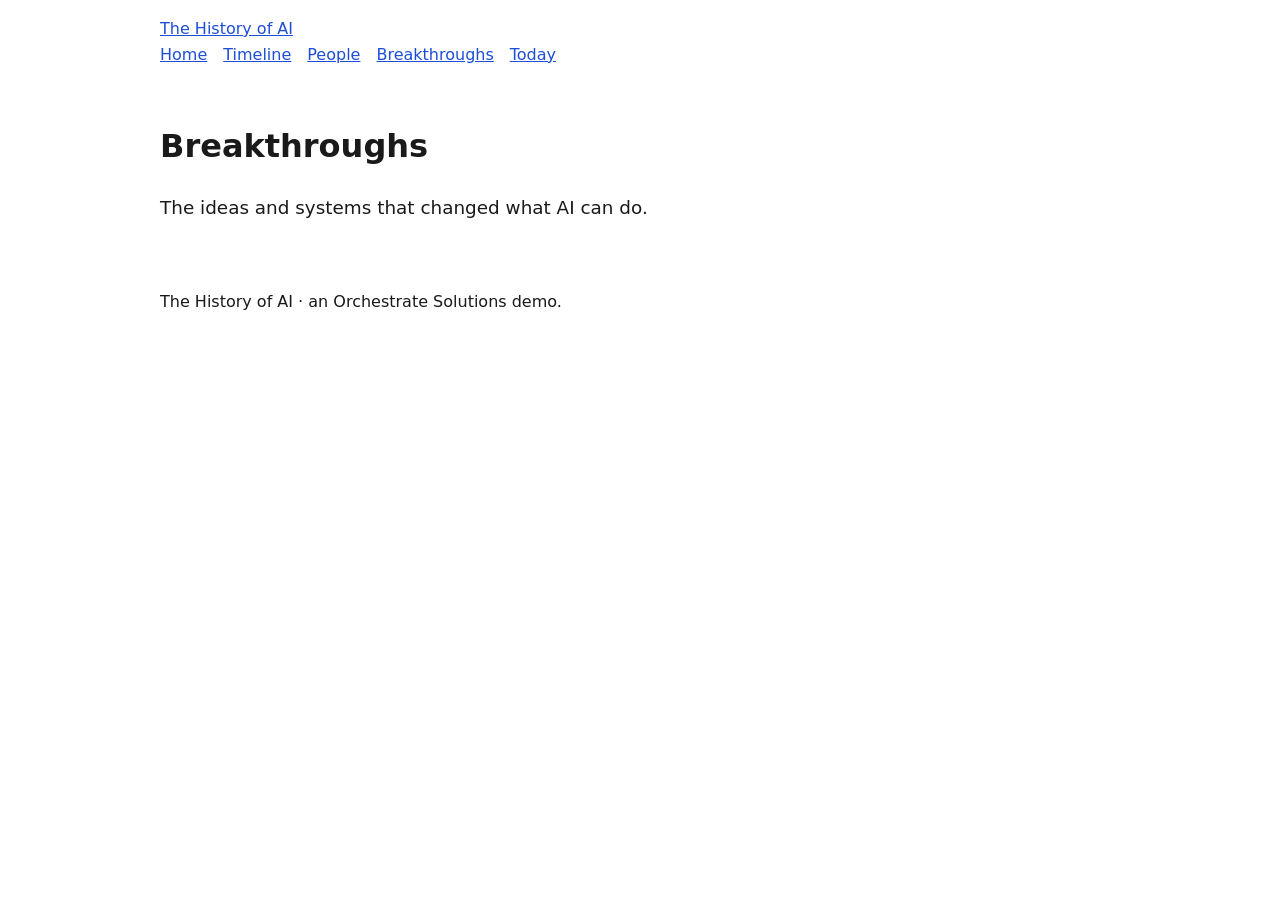
==== pages/breakthroughs.html @ 508b3e2c "Scaffold: pages, styles and scripts" ====
<!doctype html>
<html lang="en">
<head>
<meta charset="utf-8">
<meta name="viewport" content="width=device-width, initial-scale=1">
<title>Breakthroughs | The History of AI</title>
<meta name="description" content="The ideas and systems that changed what AI can do.">
<link rel="stylesheet" href="../css/tokens.css">
<link rel="stylesheet" href="../css/layout.css">
<link rel="stylesheet" href="../css/site.css">
<script src="../js/nav.js" defer></script>
<script src="../js/app.js" defer></script>
</head>
<body>
<a class="skip-link" href="#main">Skip to content</a>
<header class="site-header">
<a class="brand" href="../index.html">The History of AI</a>
<nav aria-label="Main"><ul><li><a href="../index.html">Home</a></li><li><a href="../pages/timeline.html">Timeline</a></li><li><a href="../pages/people.html">People</a></li><li><a href="../pages/breakthroughs.html">Breakthroughs</a></li><li><a href="../pages/today.html">Today</a></li></ul></nav>
</header>
<main id="main">
<h1>Breakthroughs</h1>
<p class="lead">The ideas and systems that changed what AI can do.</p>
<!-- TODO(build.fullstack): page content -->
</main>
<footer class="site-footer"><p>The History of AI &middot; an Orchestrate Solutions demo.</p></footer>
</body>
</html>
---- css/tokens.css ----
/* Design tokens: owned by the Designer */
:root {
  --color-bg: #ffffff;
  --color-text: #1a1a1a;
  --color-accent: #1d4ed8;
  --font-body: system-ui, -apple-system, "Segoe UI", sans-serif;
  --space: 1rem;
}
---- css/layout.css ----
/* Layout, header, nav, footer: owned by UI/UX */
body { margin: 0; }
.site-header, main, .site-footer { max-width: 60rem; margin: 0 auto; padding: var(--space); }
.site-header nav ul { display: flex; flex-wrap: wrap; gap: var(--space); list-style: none; padding: 0; margin: 0; }
---- css/site.css ----
/* Base styles: owned by the Lead Developer */
body { font-family: var(--font-body); color: var(--color-text); background: var(--color-bg); line-height: 1.6; }
a { color: var(--color-accent); }
a:focus-visible { outline: 3px solid var(--color-accent); outline-offset: 2px; }
.skip-link { position: absolute; left: -999px; }
.skip-link:focus { left: var(--space); top: var(--space); background: var(--color-bg); padding: .5rem; }
.lead { font-size: 1.15rem; }
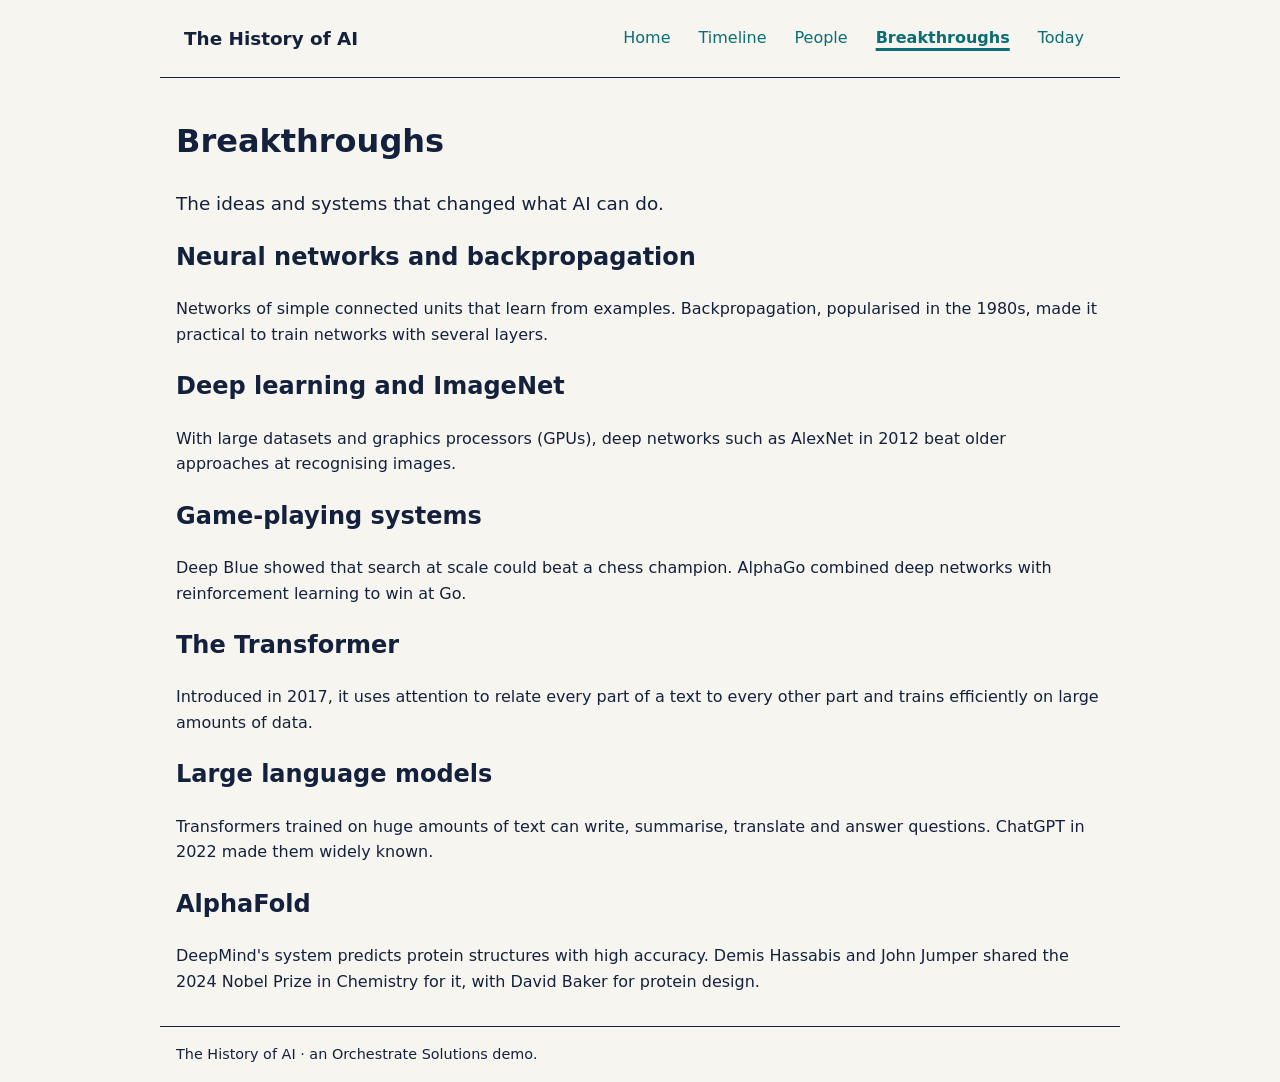
==== commit db7fae45: "Write home, timeline, people, breakthroughs and today content; decade filter" ====
--- a/pages/breakthroughs.html
+++ b/pages/breakthroughs.html
@@ -20,7 +20,12 @@
 <main id="main">
 <h1>Breakthroughs</h1>
 <p class="lead">The ideas and systems that changed what AI can do.</p>
-<!-- TODO(build.fullstack): page content -->
+<section><h2>Neural networks and backpropagation</h2><p>Networks of simple connected units that learn from examples. Backpropagation, popularised in the 1980s, made it practical to train networks with several layers.</p></section>
+<section><h2>Deep learning and ImageNet</h2><p>With large datasets and graphics processors (GPUs), deep networks such as AlexNet in 2012 beat older approaches at recognising images.</p></section>
+<section><h2>Game-playing systems</h2><p>Deep Blue showed that search at scale could beat a chess champion. AlphaGo combined deep networks with reinforcement learning to win at Go.</p></section>
+<section><h2>The Transformer</h2><p>Introduced in 2017, it uses attention to relate every part of a text to every other part and trains efficiently on large amounts of data.</p></section>
+<section><h2>Large language models</h2><p>Transformers trained on huge amounts of text can write, summarise, translate and answer questions. ChatGPT in 2022 made them widely known.</p></section>
+<section><h2>AlphaFold</h2><p>DeepMind's system predicts protein structures with high accuracy. Demis Hassabis and John Jumper shared the 2024 Nobel Prize in Chemistry for it, with David Baker for protein design.</p></section>
 </main>
 <footer class="site-footer"><p>The History of AI &middot; an Orchestrate Solutions demo.</p></footer>
 </body>
--- a/css/tokens.css
+++ b/css/tokens.css
@@ -1,8 +1,58 @@
-/* Design tokens: owned by the Designer */
+/* Design tokens for The History of AI.
+   Palette: warm paper, deep navy ink, circuit teal and filament amber.
+   Every text/background pair below meets WCAG AA (4.5:1) or better. */
 :root {
-  --color-bg: #ffffff;
-  --color-text: #1a1a1a;
-  --color-accent: #1d4ed8;
-  --font-body: system-ui, -apple-system, "Segoe UI", sans-serif;
-  --space: 1rem;
+  /* Colour: surfaces */
+  --color-paper: #f7f5ef;        /* page background */
+  --color-mist: #e8eef2;         /* cards, alternate bands */
+  --color-navy: #14213d;         /* dark bands, footer */
+  /* Colour: text */
+  --color-ink: #14213d;          /* body text on paper: 14.7:1 */
+  --color-ink-soft: #4a5568;     /* secondary text on paper: 6.9:1 */
+  --color-on-navy: #f7f5ef;      /* text on navy: 14.7:1 */
+  /* Colour: accents */
+  --color-teal: #0b6e75;         /* links, buttons on paper: 5.5:1 */
+  --color-amber: #a24a06;        /* highlights on paper: 5.5:1 */
+  --color-teal-light: #7fd6d9;   /* links on navy: 9.5:1 */
+  --color-amber-light: #f2b84b;  /* highlights on navy: 8.9:1 */
+  --color-focus: #f2b84b;        /* focus ring; pair with navy outline offset */
+  --color-line: #c5cfd8;         /* borders and rules */
+
+  /* Type: system fonts only */
+  --font-body: system-ui, -apple-system, "Segoe UI", Roboto, "Helvetica Neue", Arial, sans-serif;
+  --font-display: Georgia, "Iowan Old Style", "Times New Roman", serif;
+  --font-mono: ui-monospace, "SFMono-Regular", Menlo, Consolas, monospace;
+
+  /* Type scale (1.25 ratio, fluid at the top end) */
+  --text-xs: 0.8rem;
+  --text-sm: 0.9rem;
+  --text-base: 1.0625rem;
+  --text-lg: 1.25rem;
+  --text-xl: 1.5625rem;
+  --text-2xl: clamp(1.9rem, 1.5rem + 1.6vw, 2.44rem);
+  --text-3xl: clamp(2.4rem, 1.7rem + 3vw, 3.8rem);
+  --leading-tight: 1.2;
+  --leading-body: 1.6;
+
+  /* Spacing */
+  --space-1: 0.25rem;
+  --space-2: 0.5rem;
+  --space-3: 0.75rem;
+  --space-4: 1rem;
+  --space-5: 1.5rem;
+  --space-6: 2.5rem;
+  --space-7: 4rem;
+
+  /* Shape */
+  --radius-sm: 4px;
+  --radius-md: 10px;
+  --radius-lg: 18px;
+  --shadow-card: 0 2px 10px rgba(20, 33, 61, 0.12);
+  --content-width: 68rem;
+
+  /* Aliases used by the scaffold stylesheets */
+  --color-bg: var(--color-paper);
+  --color-text: var(--color-ink);
+  --color-accent: var(--color-teal);
+  --space: var(--space-4);
 }
--- a/css/layout.css
+++ b/css/layout.css
@@ -1,4 +1,32 @@
-/* Layout, header, nav, footer: owned by UI/UX */
-body { margin: 0; }
-.site-header, main, .site-footer { max-width: 60rem; margin: 0 auto; padding: var(--space); }
-.site-header nav ul { display: flex; flex-wrap: wrap; gap: var(--space); list-style: none; padding: 0; margin: 0; }
+/* Layout, header, nav, footer: owned by UI/UX. Mobile first. */
+*, *::before, *::after { box-sizing: border-box; }
+body { margin: 0; min-height: 100vh; display: flex; flex-direction: column; }
+img, svg { max-width: 100%; height: auto; }
+main { flex: 1 0 auto; width: 100%; }
+.site-header, main, .site-footer { max-width: 60rem; margin-left: auto; margin-right: auto; padding: var(--space); }
+
+.site-header { display: flex; flex-wrap: wrap; align-items: center; justify-content: space-between; gap: .5rem var(--space); width: 100%; border-bottom: 1px solid currentColor; }
+.brand { font-weight: 700; font-size: 1.15rem; color: inherit; text-decoration: none; padding: .5rem 0; }
+.site-header nav { flex-basis: 100%; }
+.site-header nav ul { display: flex; flex-direction: column; gap: 0; list-style: none; padding: 0; margin: 0; }
+.site-header nav a { display: block; padding: .75rem .5rem; min-height: 44px; text-decoration: none; border-radius: 4px; }
+.site-header nav a:hover { text-decoration: underline; }
+.site-header nav a[aria-current="page"] { font-weight: 700; text-decoration: underline; text-underline-offset: .3em; text-decoration-thickness: 3px; }
+.site-header a:focus-visible, .nav-toggle:focus-visible { outline: 3px solid var(--color-accent); outline-offset: 2px; }
+
+/* Menu toggle only exists when nav.js has run */
+.nav-toggle { display: none; min-height: 44px; min-width: 44px; padding: .5rem 1rem; font: inherit; color: inherit; background: transparent; border: 2px solid currentColor; border-radius: 4px; cursor: pointer; }
+.js .nav-toggle { display: inline-block; }
+.js .site-header nav[data-collapsed="true"] { display: none; }
+
+.site-footer { width: 100%; border-top: 1px solid currentColor; font-size: .9rem; }
+.site-footer p { margin: 0; }
+
+@media (min-width: 48rem) {
+  .site-header { padding-left: calc(var(--space) * 1.5); padding-right: calc(var(--space) * 1.5); }
+  .js .nav-toggle { display: none; }
+  .js .site-header nav[data-collapsed="true"], .site-header nav { display: block; flex-basis: auto; }
+  .site-header nav ul { flex-direction: row; flex-wrap: wrap; gap: .25rem; }
+  .site-header nav a { padding: .5rem .75rem; }
+}
+@media (prefers-reduced-motion: no-preference) { html { scroll-behavior: smooth; } }
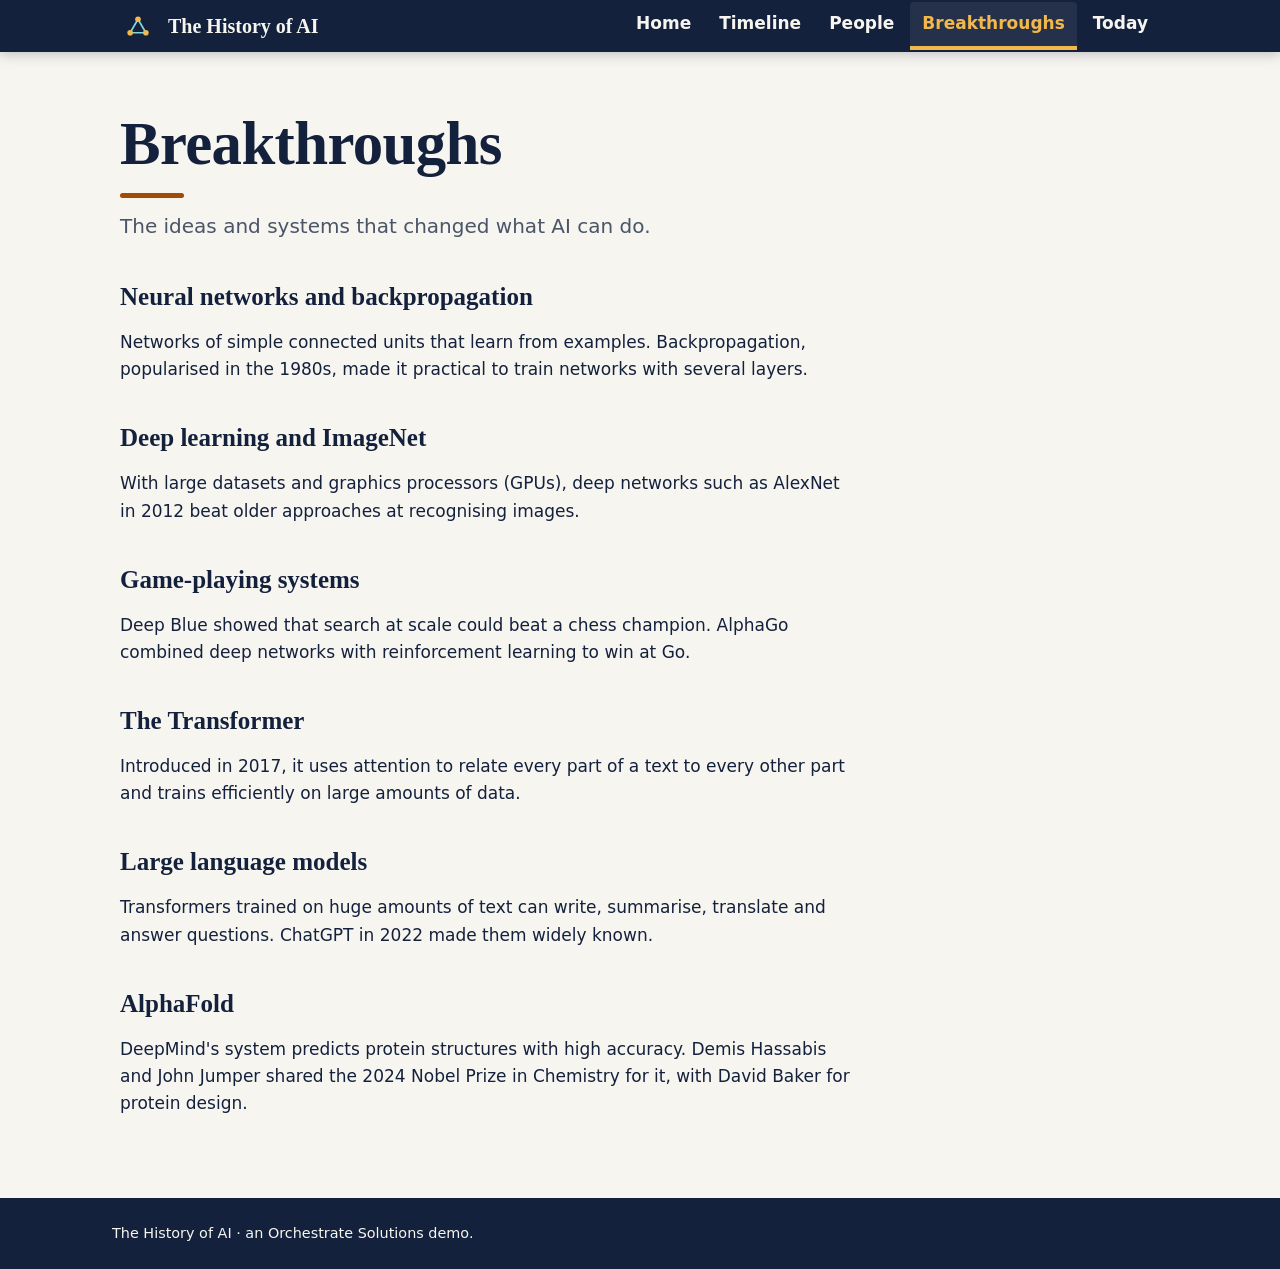
==== commit 9b629a04: "Reskin: sticky navy header with logo, menu panel, card and timeline rail layout" ====
--- a/pages/breakthroughs.html
+++ b/pages/breakthroughs.html
@@ -14,7 +14,7 @@
 <body>
 <a class="skip-link" href="#main">Skip to content</a>
 <header class="site-header">
-<a class="brand" href="../index.html">The History of AI</a>
+<a class="brand" href="../index.html"><img src="../assets/logo.svg" alt="" width="36" height="36"><span>The History of AI</span></a>
 <nav aria-label="Main"><ul><li><a href="../index.html">Home</a></li><li><a href="../pages/timeline.html">Timeline</a></li><li><a href="../pages/people.html">People</a></li><li><a href="../pages/breakthroughs.html">Breakthroughs</a></li><li><a href="../pages/today.html">Today</a></li></ul></nav>
 </header>
 <main id="main">
--- a/css/layout.css
+++ b/css/layout.css
@@ -1,32 +1,96 @@
-/* Layout, header, nav, footer: owned by UI/UX. Mobile first. */
+/* Layout, header, nav, footer, page rhythm: owned by UI/UX. Mobile first. */
 *, *::before, *::after { box-sizing: border-box; }
-body { margin: 0; min-height: 100vh; display: flex; flex-direction: column; }
+html { -webkit-text-size-adjust: 100%; }
+body { margin: 0; min-height: 100vh; display: flex; flex-direction: column; font-size: var(--text-base); line-height: var(--leading-body); }
 img, svg { max-width: 100%; height: auto; }
-main { flex: 1 0 auto; width: 100%; }
-.site-header, main, .site-footer { max-width: 60rem; margin-left: auto; margin-right: auto; padding: var(--space); }
+main { flex: 1 0 auto; width: 100%; max-width: var(--content-width); margin: 0 auto; padding: var(--space-5) var(--space-4) var(--space-7); }
+main > * { max-width: 100%; }
 
-.site-header { display: flex; flex-wrap: wrap; align-items: center; justify-content: space-between; gap: .5rem var(--space); width: 100%; border-bottom: 1px solid currentColor; }
-.brand { font-weight: 700; font-size: 1.15rem; color: inherit; text-decoration: none; padding: .5rem 0; }
-.site-header nav { flex-basis: 100%; }
-.site-header nav ul { display: flex; flex-direction: column; gap: 0; list-style: none; padding: 0; margin: 0; }
-.site-header nav a { display: block; padding: .75rem .5rem; min-height: 44px; text-decoration: none; border-radius: 4px; }
-.site-header nav a:hover { text-decoration: underline; }
-.site-header nav a[aria-current="page"] { font-weight: 700; text-decoration: underline; text-underline-offset: .3em; text-decoration-thickness: 3px; }
-.site-header a:focus-visible, .nav-toggle:focus-visible { outline: 3px solid var(--color-accent); outline-offset: 2px; }
+/* ---------- Header ---------- */
+.site-header { position: sticky; top: 0; z-index: 10; background: var(--color-navy); color: var(--color-on-navy); box-shadow: 0 2px 12px rgba(20,33,61,.25); }
+.brand { display: inline-flex; align-items: center; gap: var(--space-3); min-height: 44px; font-family: var(--font-display); font-weight: 700; font-size: var(--text-lg); line-height: 1.1; color: var(--color-on-navy); text-decoration: none; }
+.brand img { display: block; border-radius: 8px; flex: none; }
+.site-header a:focus-visible, .nav-toggle:focus-visible { outline: 3px solid var(--color-focus); outline-offset: 2px; }
 
-/* Menu toggle only exists when nav.js has run */
-.nav-toggle { display: none; min-height: 44px; min-width: 44px; padding: .5rem 1rem; font: inherit; color: inherit; background: transparent; border: 2px solid currentColor; border-radius: 4px; cursor: pointer; }
-.js .nav-toggle { display: inline-block; }
+.site-header nav ul { list-style: none; margin: 0; padding: 0; }
+.site-header nav a { display: flex; align-items: center; min-height: 48px; padding: var(--space-2) var(--space-4); color: var(--color-on-navy); text-decoration: none; font-weight: 600; border-left: 4px solid transparent; }
+.site-header nav a:hover { background: rgba(247,245,239,.1); }
+.site-header nav a[aria-current="page"] { color: var(--color-amber-light); border-left-color: var(--color-amber-light); background: rgba(247,245,239,.07); }
+
+/* Without JavaScript the links simply show under the brand */
+.site-header { display: block; padding: 0; }
+.site-header > .brand { padding: var(--space-2) var(--space-4); }
+.site-header nav { border-top: 1px solid rgba(247,245,239,.18); }
+
+/* With JavaScript: brand + menu button bar, dropdown panel */
+.nav-toggle { display: none; align-items: center; gap: var(--space-2); min-height: 44px; padding: var(--space-2) var(--space-4); font: inherit; font-weight: 600; color: var(--color-on-navy); background: transparent; border: 2px solid var(--color-on-navy); border-radius: var(--radius-sm); cursor: pointer; }
+.nav-toggle .bars { width: 18px; height: 12px; background: linear-gradient(currentColor 0 0) 0 0/100% 2px no-repeat, linear-gradient(currentColor 0 0) 0 50%/100% 2px no-repeat, linear-gradient(currentColor 0 0) 0 100%/100% 2px no-repeat; }
+.js .nav-toggle { display: inline-flex; }
+.js .site-header { display: flex; flex-wrap: wrap; align-items: center; justify-content: space-between; padding: var(--space-1) var(--space-4); }
+.js .site-header > .brand { padding: var(--space-1) 0; }
+.js .site-header nav { flex-basis: 100%; margin: var(--space-1) calc(-1 * var(--space-4)) 0; }
 .js .site-header nav[data-collapsed="true"] { display: none; }
 
-.site-footer { width: 100%; border-top: 1px solid currentColor; font-size: .9rem; }
-.site-footer p { margin: 0; }
+/* ---------- Footer ---------- */
+.site-footer { background: var(--color-navy); color: var(--color-on-navy); font-size: var(--text-sm); }
+.site-footer p { max-width: var(--content-width); margin: 0 auto; padding: var(--space-5) var(--space-4); }
+.site-footer a { color: var(--color-teal-light); }
+.site-footer a:focus-visible { outline-color: var(--color-focus); }
 
+/* ---------- Page rhythm ---------- */
+main h1 { font-size: var(--text-3xl); letter-spacing: -.01em; margin: var(--space-4) 0 var(--space-3); }
+main h1::after { content: ""; display: block; width: 4rem; height: 5px; margin-top: var(--space-3); background: var(--color-amber); border-radius: 3px; }
+main .lead { font-size: var(--text-lg); color: var(--color-ink-soft); max-width: 42rem; margin: 0 0 var(--space-5); }
+main p, main li { max-width: 46rem; }
+main .hero { width: 100%; max-width: 100%; box-shadow: var(--shadow-card); }
+main section { margin-top: var(--space-6); }
+main section + section { margin-top: var(--space-6); }
+main h2 { margin-top: 0; }
+
+/* Cards */
+main .card-list, main .people { gap: var(--space-4); }
+main .card-list li, main .people li { max-width: none; background: #fff; border: 1px solid var(--color-line); border-top: 4px solid var(--color-teal); transition: transform .15s ease, box-shadow .15s ease; }
+main .card-list li { display: flex; flex-wrap: wrap; align-items: center; gap: var(--space-2) var(--space-3); padding: var(--space-5); }
+main .card-list a { font-family: var(--font-display); font-size: var(--text-lg); font-weight: 700; }
+main .card-list img { width: 48px; height: 48px; margin: 0; }
+main a:focus-visible { outline: 3px solid var(--color-teal); outline-offset: 3px; border-radius: 2px; }
+
+/* Timeline: rail with dots, year badges and cards */
+main .filters { gap: var(--space-2); margin: var(--space-5) 0 var(--space-4); }
+main .filters button { border-radius: 999px; padding: var(--space-2) var(--space-4); font-weight: 600; }
+main .filters button:hover { background: var(--color-mist); }
+main .filters button[aria-pressed="true"]:hover { background: var(--color-navy); }
+main .filters button:focus-visible { outline: 3px solid var(--color-teal); outline-offset: 2px; }
+main .timeline { position: relative; margin: var(--space-5) 0; padding: 0 0 0 var(--space-6); border-left: 0; }
+main .timeline::before { content: ""; position: absolute; left: 11px; top: 0; bottom: 0; width: 4px; border-radius: 2px; background: linear-gradient(var(--color-teal), var(--color-amber)); }
+main .timeline li { position: relative; max-width: none; margin: 0 0 var(--space-4); padding: var(--space-4) var(--space-5); background: #fff; border: 1px solid var(--color-line); border-radius: var(--radius-md); box-shadow: var(--shadow-card); }
+main .timeline li[hidden] { display: none; }
+main .timeline li::before { content: ""; position: absolute; left: calc(-1 * var(--space-6) + 4px); top: 1.35rem; width: 16px; height: 16px; border-radius: 50%; background: var(--color-paper); border: 4px solid var(--color-amber); }
+main .timeline li::after { content: ""; position: absolute; left: -1.1rem; top: 1.6rem; width: 1.1rem; height: 3px; background: var(--color-line); }
+main .timeline h2 { display: inline-block; margin: 0 0 var(--space-2); padding: var(--space-1) var(--space-3); font-family: var(--font-body); font-size: var(--text-base); font-weight: 700; letter-spacing: .03em; color: var(--color-on-navy); background: var(--color-navy); border-radius: 999px; }
+main .timeline p { margin: 0; max-width: none; }
+
+@media (hover: hover) {
+  main .card-list li:hover, main .people li:hover { transform: translateY(-3px); box-shadow: 0 8px 20px rgba(20,33,61,.18); }
+}
+@media (prefers-reduced-motion: reduce) { main .card-list li, main .people li { transition: none; } main .card-list li:hover, main .people li:hover { transform: none; } }
+
+/* ---------- Wider screens ---------- */
 @media (min-width: 48rem) {
-  .site-header { padding-left: calc(var(--space) * 1.5); padding-right: calc(var(--space) * 1.5); }
+  main { padding: var(--space-6) var(--space-5) var(--space-7); }
+  .site-header, .js .site-header { display: flex; flex-wrap: nowrap; align-items: center; justify-content: space-between; padding: 0 max(var(--space-5), calc((100vw - var(--content-width)) / 2 + var(--space-5))); }
+  .site-header > .brand, .js .site-header > .brand { padding: var(--space-2) 0; }
+  .site-header nav, .js .site-header nav { border-top: 0; flex-basis: auto; margin: 0; }
+  .site-header nav ul { display: flex; gap: var(--space-1); }
+  .site-header nav a { min-height: 44px; padding: var(--space-2) var(--space-3); border-left: 0; border-bottom: 4px solid transparent; border-radius: var(--radius-sm) var(--radius-sm) 0 0; }
+  .site-header nav a[aria-current="page"] { border-bottom-color: var(--color-amber-light); }
   .js .nav-toggle { display: none; }
-  .js .site-header nav[data-collapsed="true"], .site-header nav { display: block; flex-basis: auto; }
-  .site-header nav ul { flex-direction: row; flex-wrap: wrap; gap: .25rem; }
-  .site-header nav a { padding: .5rem .75rem; }
+  .js .site-header nav[data-collapsed="true"] { display: block; }
+  main .card-list, main .people { grid-template-columns: 1fr 1fr; }
+  main .timeline { padding-left: 4rem; }
+  main .timeline::before { left: 19px; }
+  main .timeline li::before { left: calc(-4rem + 12px); }
+  main .timeline li::after { left: -2rem; width: 2rem; }
 }
+@media (min-width: 64rem) { main .card-list { grid-template-columns: repeat(2, 1fr); } }
 @media (prefers-reduced-motion: no-preference) { html { scroll-behavior: smooth; } }
--- a/css/site.css
+++ b/css/site.css
@@ -5,3 +5,24 @@
 .skip-link { position: absolute; left: -999px; }
 .skip-link:focus { left: var(--space); top: var(--space); background: var(--color-bg); padding: .5rem; }
 .lead { font-size: 1.15rem; }
+
+/* Content components */
+h1, h2 { font-family: var(--font-display); line-height: var(--leading-tight); color: var(--color-navy); }
+h1 { font-size: var(--text-2xl); }
+h2 { font-size: var(--text-xl); margin: var(--space-5) 0 var(--space-2); }
+.hero { display: block; margin: var(--space-5) 0; border-radius: var(--radius-md); }
+.card-list, .people { list-style: none; padding: 0; margin: var(--space-4) 0; display: grid; gap: var(--space-4); }
+.card-list li, .people li { background: var(--color-mist); border-radius: var(--radius-md); box-shadow: var(--shadow-card); padding: var(--space-4); }
+.card-list img { vertical-align: middle; margin-right: var(--space-2); }
+.people h2 { margin-top: 0; font-size: var(--text-lg); }
+.people p { margin: 0; }
+section + section { margin-top: var(--space-4); }
+.filters { display: flex; flex-wrap: wrap; gap: var(--space-2); margin: var(--space-4) 0; }
+.filters button { font: inherit; min-height: 44px; padding: var(--space-2) var(--space-4); color: var(--color-teal); background: transparent; border: 2px solid var(--color-teal); border-radius: var(--radius-sm); cursor: pointer; }
+.filters button[aria-pressed="true"] { color: var(--color-on-navy); background: var(--color-navy); border-color: var(--color-navy); }
+.filters button:focus-visible { outline: 3px solid var(--color-navy); outline-offset: 2px; }
+.timeline { list-style: none; margin: var(--space-4) 0; padding: 0 0 0 var(--space-4); border-left: 3px solid var(--color-teal); }
+.timeline li { margin-bottom: var(--space-5); }
+.timeline h2 { margin: 0; font-size: var(--text-lg); color: var(--color-amber); }
+.timeline p { margin: var(--space-1) 0 0; }
+@media (min-width: 48rem) { .card-list, .people { grid-template-columns: 1fr 1fr; } }
